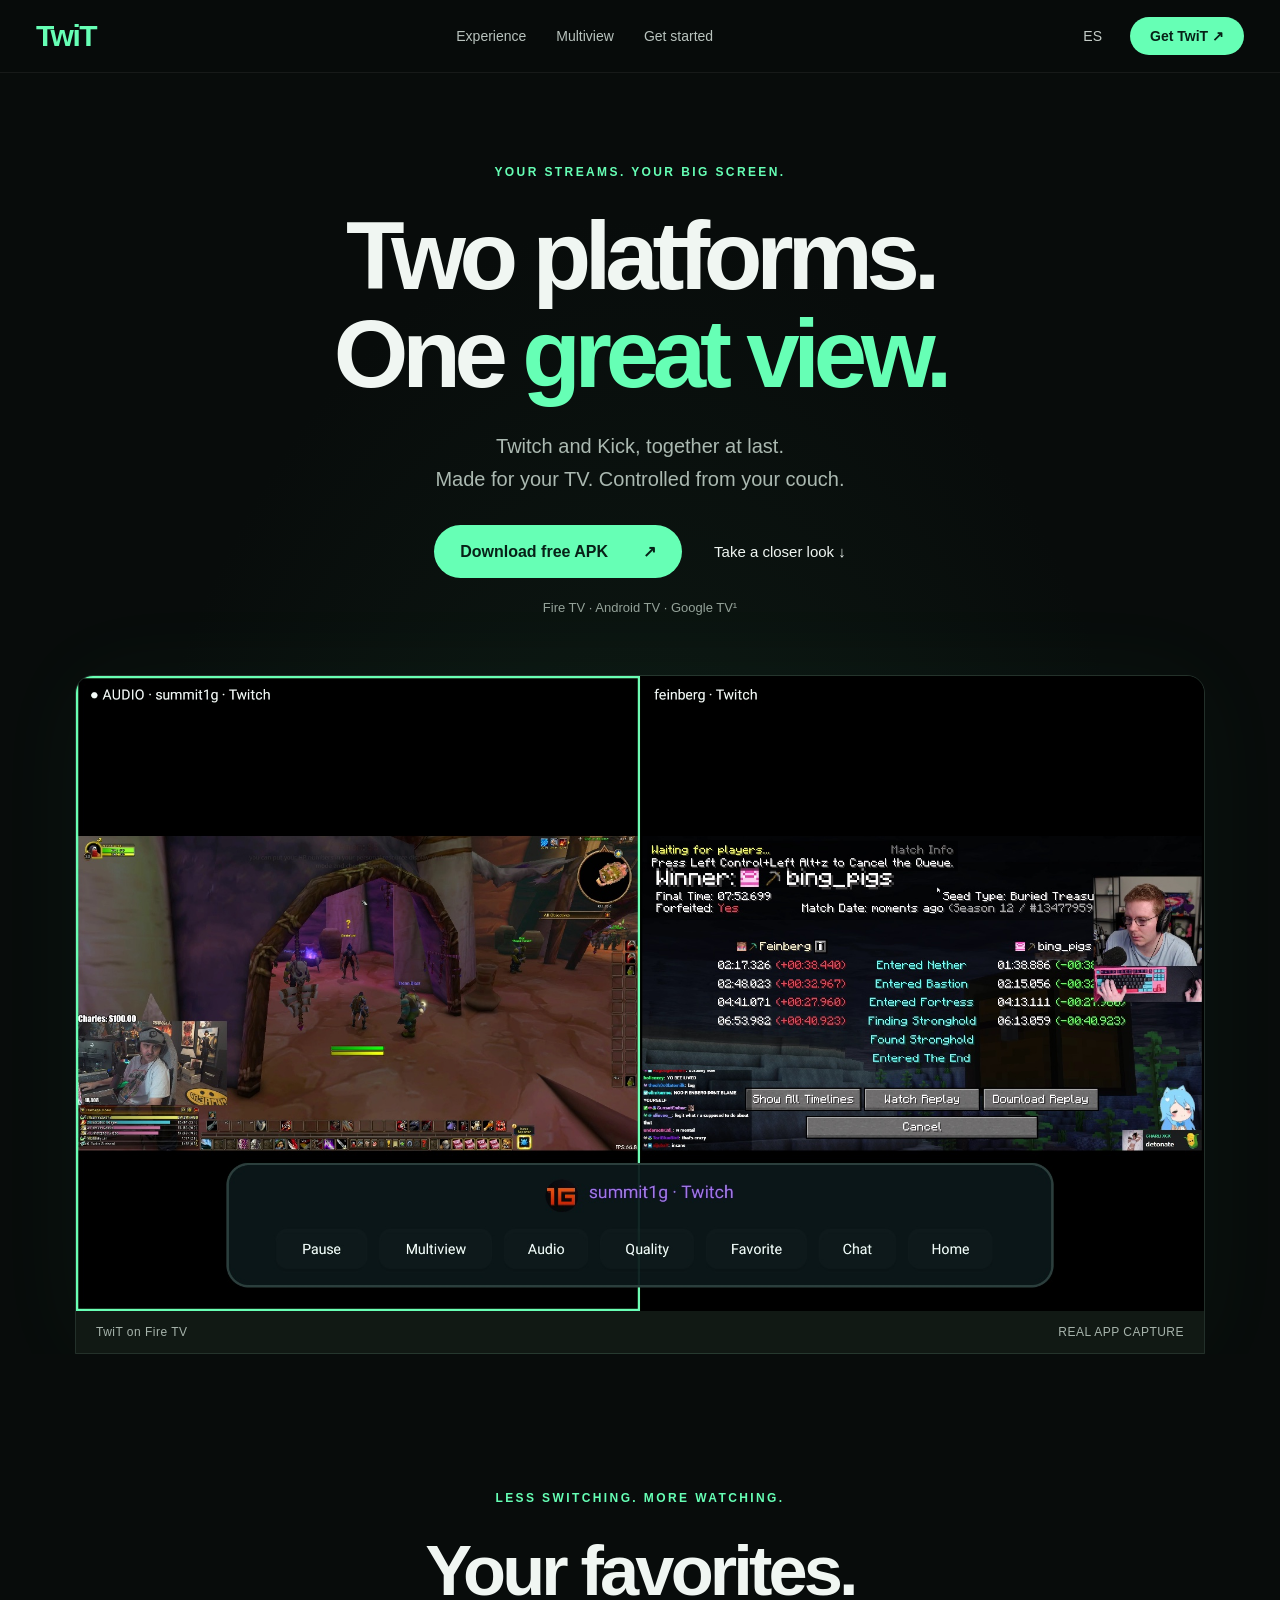
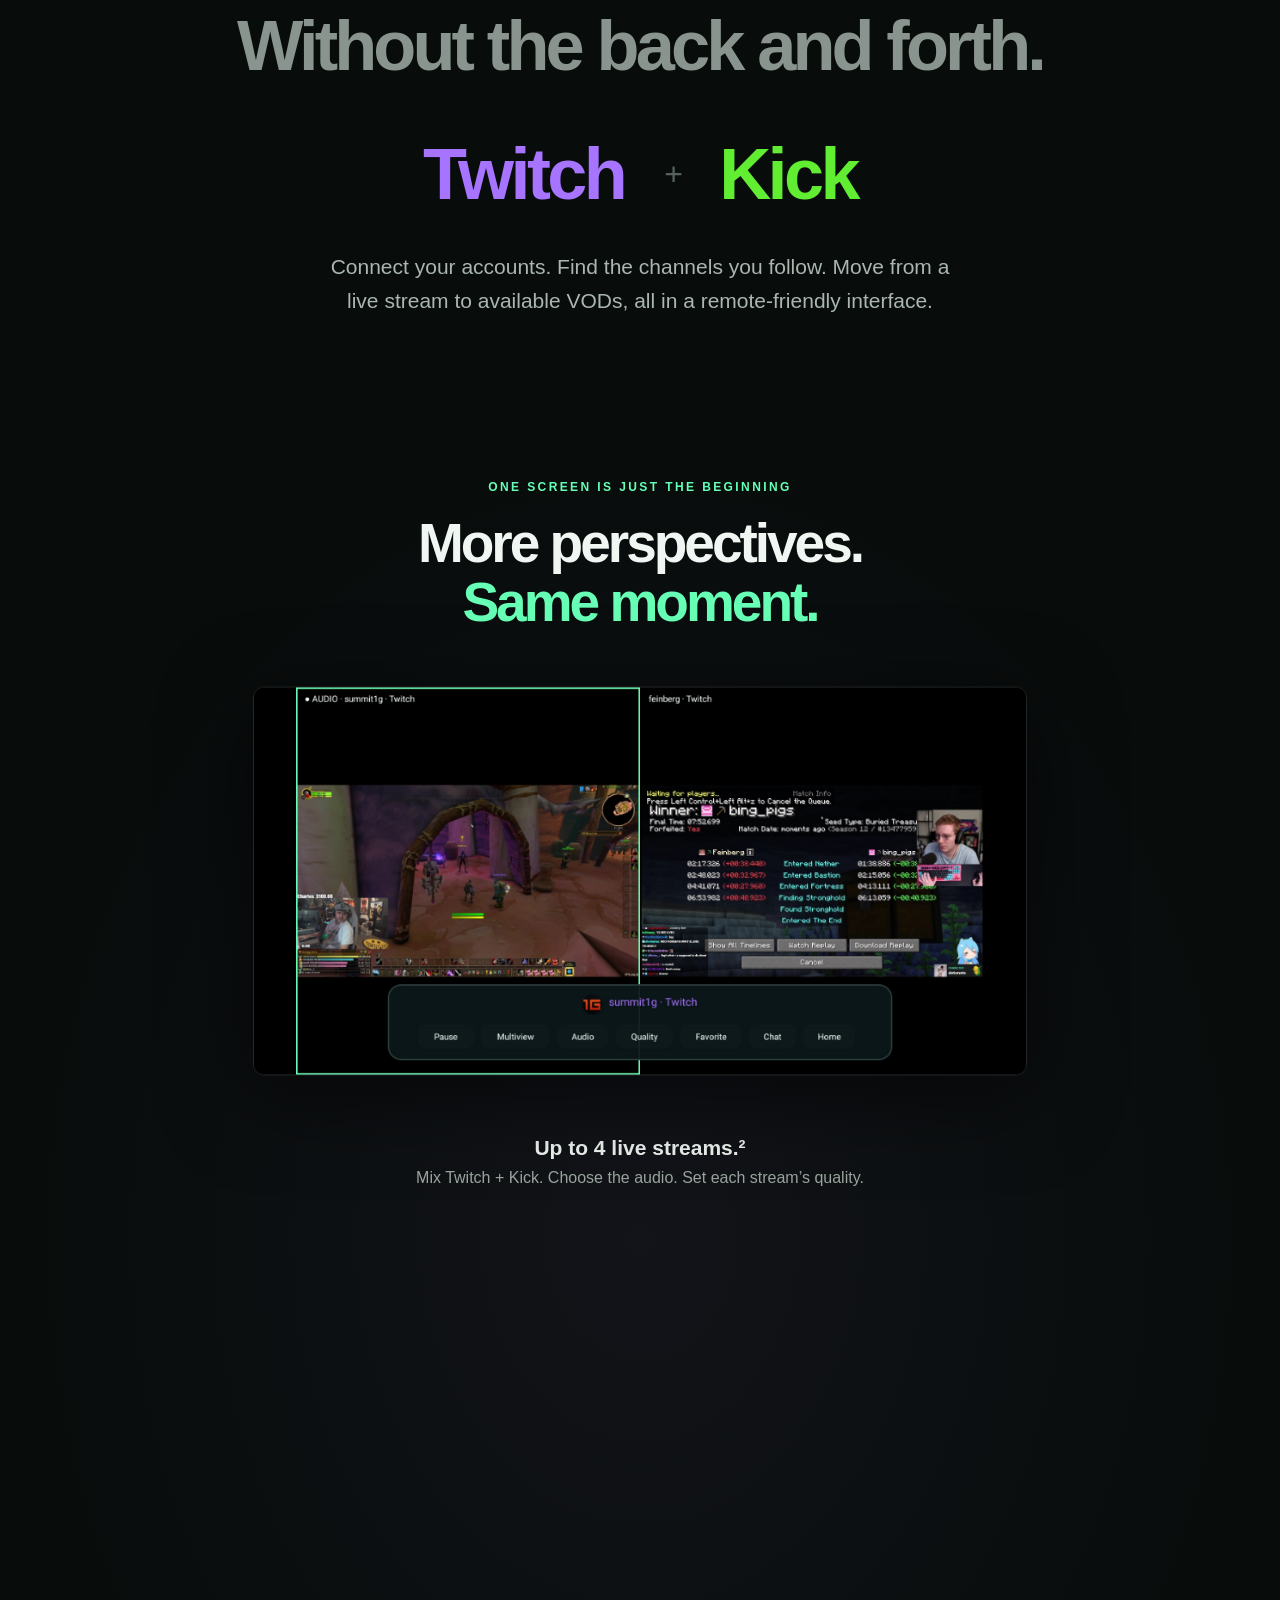
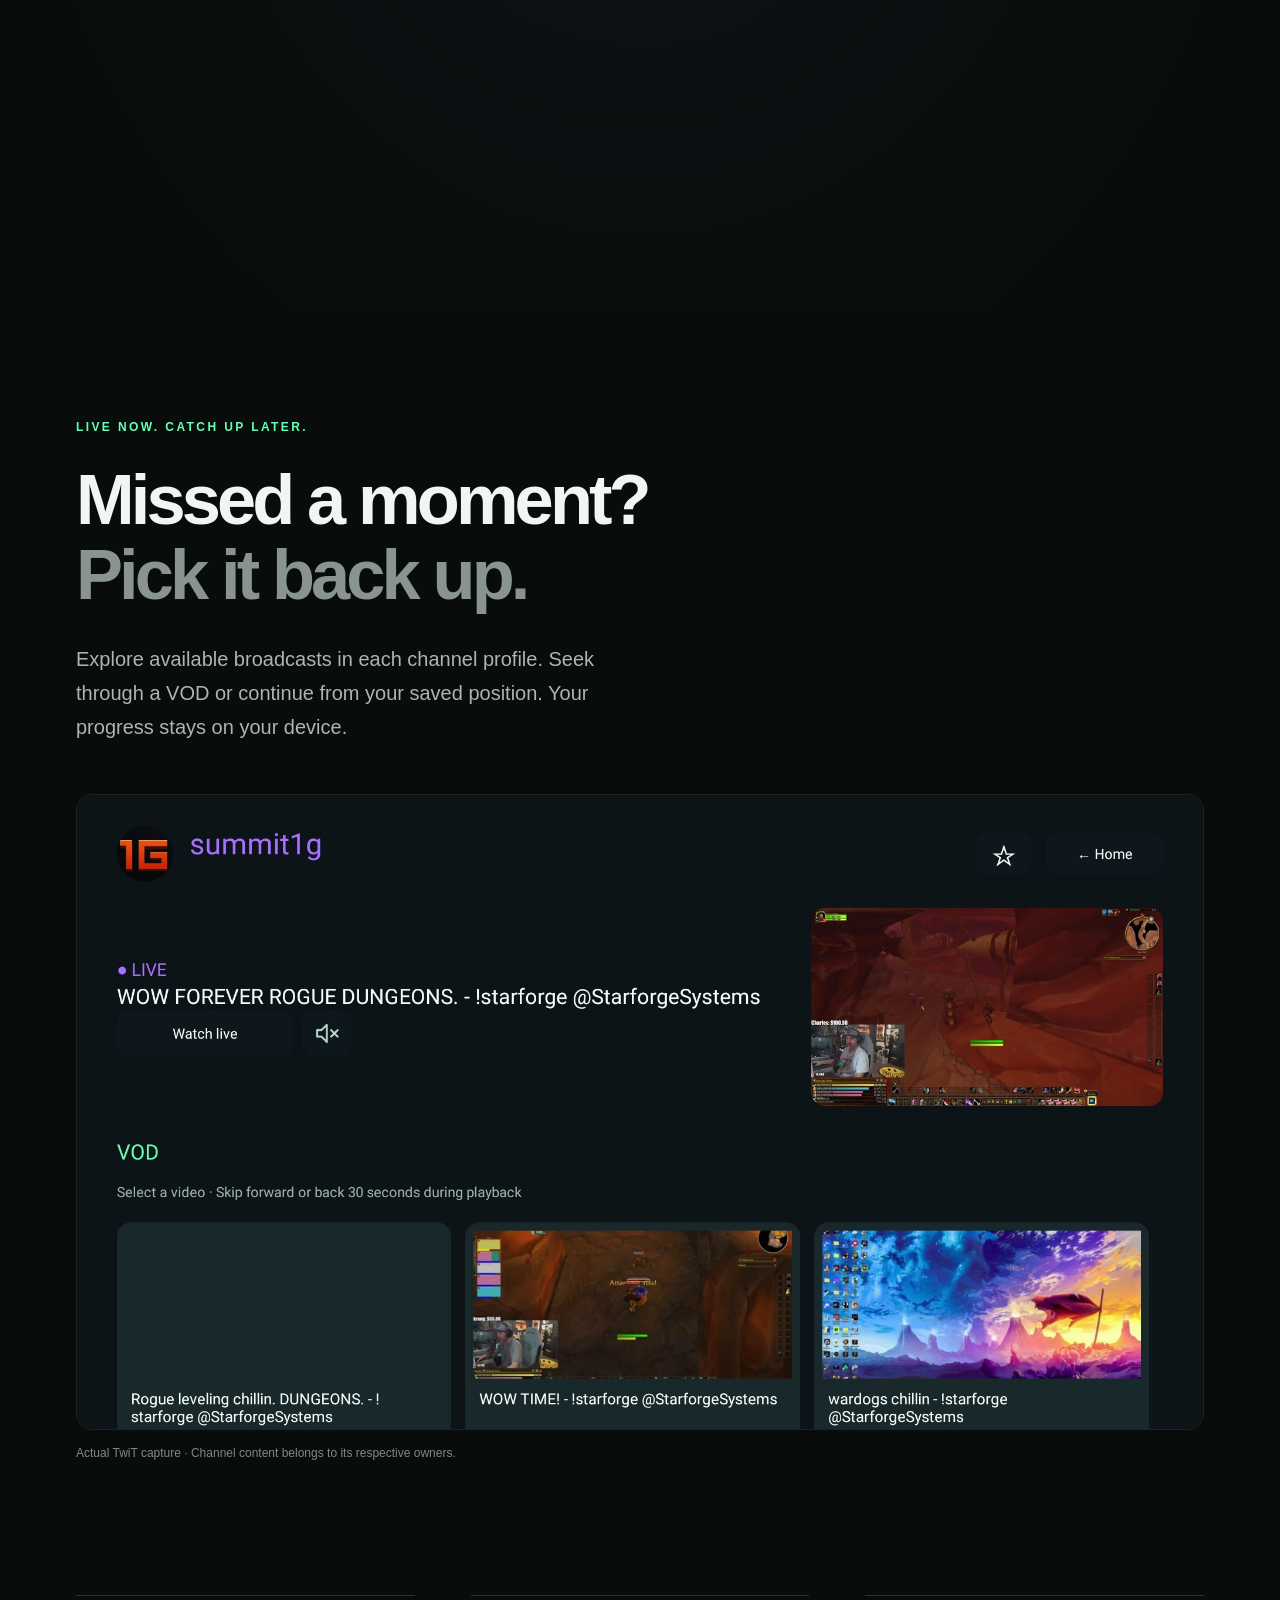
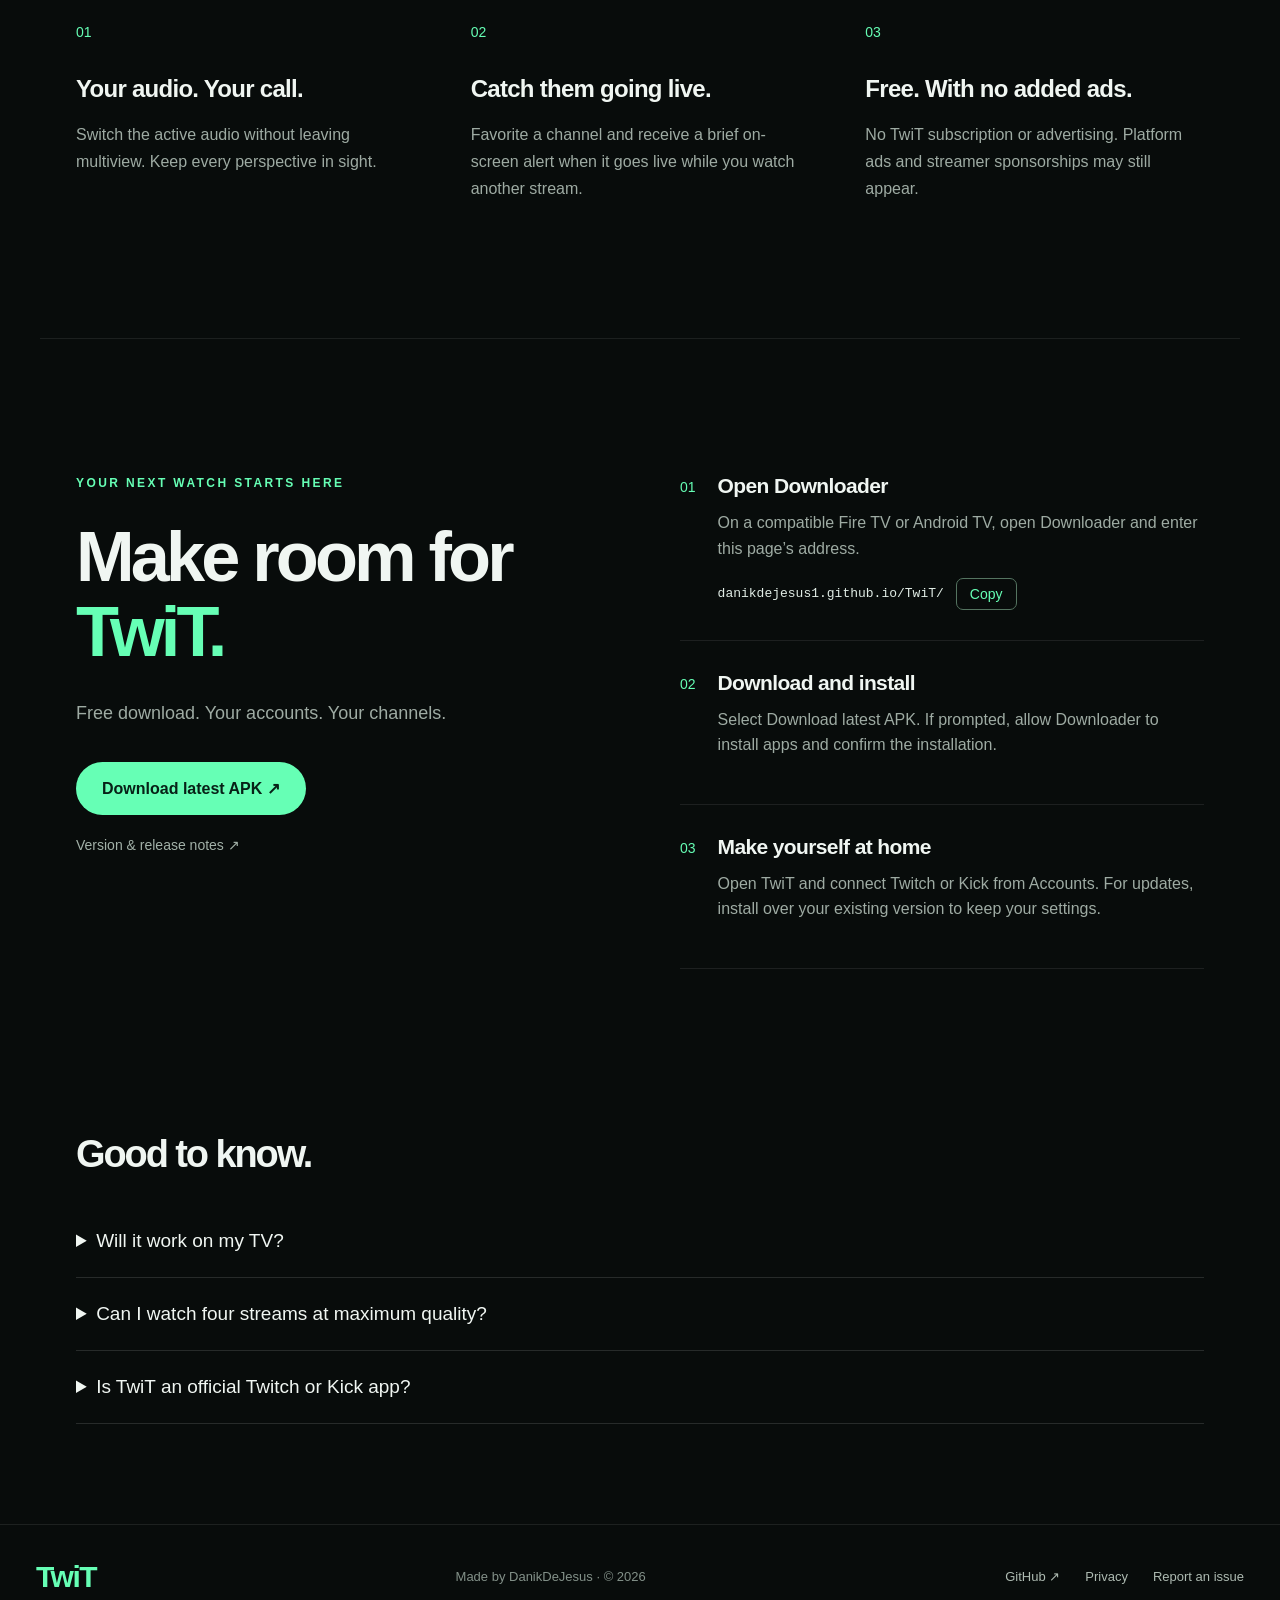
==== index.html @ 1f002ba2 "Publish bilingual TwiT website with real Fire TV screenshots" ====
<!doctype html>
<html lang="en"><head><meta charset="utf-8"><meta name="viewport" content="width=device-width, initial-scale=1"><meta name="theme-color" content="#080c0b"><title>TwiT — Twitch + Kick Multiview for Fire TV & Android TV</title><meta name="description" content="Twitch and Kick together on your TV. Download TwiT free for Fire TV and Android TV: up to 4 live streams, selectable audio, channel profiles and VODs."><link rel="canonical" href="https://danikdejesus1.github.io/TwiT/"><link rel="icon" href="favicon.svg" type="image/svg+xml"><link rel="stylesheet" href="site.css"><script defer src="site.js"></script><meta property="og:title" content="TwiT — Two platforms. One screen."><meta property="og:description" content="Twitch + Kick. Up to four live streams on Fire TV and Android TV. Free APK by DanikDeJesus."><meta property="og:type" content="website"><meta property="og:url" content="https://danikdejesus1.github.io/TwiT/"><script type="application/ld+json">{"@context":"https://schema.org","@type":"SoftwareApplication","name":"TwiT","operatingSystem":"Android 9+, Fire OS 7+","applicationCategory":"EntertainmentApplication","url":"https://danikdejesus1.github.io/TwiT/","downloadUrl":"https://github.com/danikdejesus1/TwiT/releases/latest/download/TwiT.apk","author":{"@type":"Person","name":"DanikDeJesus"},"offers":{"@type":"Offer","price":"0","priceCurrency":"USD"},"description":"Independent Twitch and Kick client for Fire TV and Android TV, with up to four live streams in multiview and available VODs."}</script></head>
<body><a class="skip" href="#main">Skip to content</a><header><nav class="nav"><a class="wordmark" href="#" aria-label="TwiT home">TwiT</a><div class="nav-links"><a href="#experience" data-en="Experience" data-es="Experiencia">Experience</a><a href="#multiview">Multiview</a><a href="#install" data-en="Get started" data-es="Instalación">Get started</a></div><div class="nav-actions"><button id="language" aria-label="Cambiar a español">ES</button><a class="button small" href="https://github.com/danikdejesus1/TwiT/releases/latest/download/TwiT.apk" data-en="Get TwiT ↗" data-es="Descargar ↗">Get TwiT ↗</a></div></nav></header>
<main id="main"><section class="hero"><p class="eyebrow" data-en="YOUR STREAMS. YOUR BIG SCREEN." data-es="TUS STREAMS. A LO GRANDE.">YOUR STREAMS. YOUR BIG SCREEN.</p><h1 data-en="Two platforms.<br>One <em>great view.</em>" data-es="Dos plataformas.<br>Una <em>gran pantalla.</em>">Two platforms.<br>One <em>great view.</em></h1><p class="lead" data-en="Twitch and Kick, together at last.<br>Made for your TV. Controlled from your couch." data-es="Twitch y Kick, por fin juntos.<br>Hecho para tu TV. Todo desde el mando.">Twitch and Kick, together at last.<br>Made for your TV. Controlled from your couch.</p><div class="hero-actions"><a class="button" href="https://github.com/danikdejesus1/TwiT/releases/latest/download/TwiT.apk" data-en="Download free APK <span>↗</span>" data-es="Descargar APK gratis <span>↗</span>">Download free APK <span>↗</span></a><a class="text-link" href="#experience" data-en="Take a closer look ↓" data-es="Míralo de cerca ↓">Take a closer look ↓</a></div><p class="micro" data-en="Fire TV · Android TV · Google TV¹" data-es="Fire TV · Android TV · Google TV¹">Fire TV · Android TV · Google TV¹</p><div class="hero-screen reveal"><img src="twit-multiview.jpg" width="1920" height="1080" fetchpriority="high" alt="TwiT playing summit1g and Feinberg together in multiview on Fire TV"><div class="screen-label"><span>TwiT on Fire TV</span><span data-en="REAL APP CAPTURE" data-es="CAPTURA REAL">REAL APP CAPTURE</span></div></div></section>
<section id="experience" class="intro section"><p class="eyebrow reveal" data-en="LESS SWITCHING. MORE WATCHING." data-es="MENOS CAMBIAR. MÁS DISFRUTAR.">LESS SWITCHING. MORE WATCHING.</p><h2 class="reveal" data-en="Your favorites.<br><span class='muted'>Without the back and forth.</span>" data-es="Tus favoritos.<br><span class='muted'>Sin saltar de una app a otra.</span>">Your favorites.<br><span class="muted">Without the back and forth.</span></h2><div class="platforms reveal"><span class="twitch">Twitch</span><span class="plus">+</span><span class="kick">Kick</span></div><p class="section-copy reveal" data-en="Connect your accounts. Find the channels you follow. Move from a live stream to available VODs, all in a remote-friendly interface." data-es="Conecta tus cuentas. Encuentra a quienes sigues. Pasa de un directo a sus VOD disponibles, en una interfaz pensada para el mando.">Connect your accounts. Find the channels you follow. Move from a live stream to available VODs, all in a remote-friendly interface.</p></section>
<section id="multiview" class="scroll-story"><div class="story-sticky"><div class="story-heading"><p class="eyebrow" data-en="ONE SCREEN IS JUST THE BEGINNING" data-es="UNA PANTALLA ES SOLO EL COMIENZO">ONE SCREEN IS JUST THE BEGINNING</p><h2 data-en="More perspectives.<br><em>Same moment.</em>" data-es="Más perspectivas.<br><em>El mismo momento.</em>">More perspectives.<br><em>Same moment.</em></h2></div><div class="multi-frame"><img src="twit-multiview.jpg" width="1920" height="1080" loading="lazy" alt="TwiT multiview with live channels and centered playback controls"></div><div class="story-caption"><strong data-en="Up to 4 live streams.²" data-es="Hasta 4 directos.²">Up to 4 live streams.²</strong><span data-en="Mix Twitch + Kick. Choose the audio. Set each stream’s quality." data-es="Combina Twitch + Kick. Elige el audio. Ajusta cada calidad.">Mix Twitch + Kick. Choose the audio. Set each stream’s quality.</span></div></div></section>
<section class="section details"><div class="detail-copy reveal"><p class="eyebrow" data-en="LIVE NOW. CATCH UP LATER." data-es="EN DIRECTO AHORA. A TU RITMO DESPUÉS.">LIVE NOW. CATCH UP LATER.</p><h2 data-en="Missed a moment?<br><span class='muted'>Pick it back up.</span>" data-es="¿Te perdiste algo?<br><span class='muted'>Retómalo después.</span>">Missed a moment?<br><span class="muted">Pick it back up.</span></h2><p data-en="Explore available broadcasts in each channel profile. Seek through a VOD or continue from your saved position. Your progress stays on your device." data-es="Explora las retransmisiones disponibles en cada perfil. Avanza por un VOD o continúa donde lo dejaste. Tu progreso se guarda en tu dispositivo.">Explore available broadcasts in each channel profile. Seek through a VOD or continue from your saved position. Your progress stays on your device.</p></div><figure class="detail-screen reveal"><img src="twit-profile.jpg" width="1920" height="1080" loading="lazy" alt="summit1g channel profile and available VODs in TwiT"><figcaption data-en="Actual TwiT capture · Channel content belongs to its respective owners." data-es="Captura real de TwiT · El contenido pertenece a sus respectivos titulares.">Actual TwiT capture · Channel content belongs to its respective owners.</figcaption></figure></section>
<section class="features section"><article class="reveal"><span class="feature-mark">01</span><h3 data-en="Your audio. Your call." data-es="Tú eliges qué escuchar.">Your audio. Your call.</h3><p data-en="Switch the active audio without leaving multiview. Keep every perspective in sight." data-es="Cambia el audio activo sin salir de la multivista. Mantén todas las perspectivas en pantalla.">Switch the active audio without leaving multiview. Keep every perspective in sight.</p></article><article class="reveal"><span class="feature-mark">02</span><h3 data-en="Catch them going live." data-es="Entérate cuando conecten.">Catch them going live.</h3><p data-en="Favorite a channel and receive a brief on-screen alert when it goes live while you watch another stream." data-es="Marca un canal como favorito y recibe un breve aviso cuando conecte mientras ves otro directo.">Favorite a channel and receive a brief on-screen alert when it goes live while you watch another stream.</p></article><article class="reveal"><span class="feature-mark">03</span><h3 data-en="Free. With no added ads." data-es="Gratis. Sin anuncios propios.">Free. With no added ads.</h3><p data-en="No TwiT subscription or advertising. Platform ads and streamer sponsorships may still appear." data-es="Sin suscripción ni publicidad añadida por TwiT. Pueden aparecer anuncios de las plataformas y patrocinios del streamer.">No TwiT subscription or advertising. Platform ads and streamer sponsorships may still appear.</p></article></section>
<section id="install" class="section download"><div class="reveal"><p class="eyebrow" data-en="YOUR NEXT WATCH STARTS HERE" data-es="TU PRÓXIMO DIRECTO EMPIEZA AQUÍ">YOUR NEXT WATCH STARTS HERE</p><h2 data-en="Make room for <em>TwiT.</em>" data-es="Hazle sitio a <em>TwiT.</em>">Make room for <em>TwiT.</em></h2><p data-en="Free download. Your accounts. Your channels." data-es="Descarga gratis. Tus cuentas. Tus canales.">Free download. Your accounts. Your channels.</p><a class="button" href="https://github.com/danikdejesus1/TwiT/releases/latest/download/TwiT.apk" data-en="Download latest APK ↗" data-es="Descargar último APK ↗">Download latest APK ↗</a><a class="release" href="https://github.com/danikdejesus1/TwiT/releases/latest" data-en="Version & release notes ↗" data-es="Versión y notas del parche ↗">Version & release notes ↗</a></div><ol class="steps reveal"><li><span>01</span><div><h3 data-en="Open Downloader" data-es="Abre Downloader">Open Downloader</h3><p data-en="On a compatible Fire TV or Android TV, open Downloader and enter this page’s address." data-es="En un Fire TV o Android TV compatible, abre Downloader e introduce la dirección de esta página.">On a compatible Fire TV or Android TV, open Downloader and enter this page’s address.</p><div class="copy-row"><code>danikdejesus1.github.io/TwiT/</code><button id="copy" data-en="Copy" data-es="Copiar">Copy</button></div><span id="copy-status" role="status"></span></div></li><li><span>02</span><div><h3 data-en="Download and install" data-es="Descarga e instala">Download and install</h3><p data-en="Select Download latest APK. If prompted, allow Downloader to install apps and confirm the installation." data-es="Selecciona Descargar último APK. Si se solicita, permite instalar apps desde Downloader y confirma la instalación.">Select Download latest APK. If prompted, allow Downloader to install apps and confirm the installation.</p></div></li><li><span>03</span><div><h3 data-en="Make yourself at home" data-es="Ponte cómodo">Make yourself at home</h3><p data-en="Open TwiT and connect Twitch or Kick from Accounts. For updates, install over your existing version to keep your settings." data-es="Abre TwiT y conecta Twitch o Kick desde Cuentas. Para actualizar, instala sobre la versión existente y conserva tus ajustes.">Open TwiT and connect Twitch or Kick from Accounts. For updates, install over your existing version to keep your settings.</p></div></li></ol></section>
<section class="section faq"><h2 data-en="Good to know." data-es="Antes de empezar.">Good to know.</h2><details><summary data-en="Will it work on my TV?" data-es="¿Funciona en mi televisor?">Will it work on my TV?</summary><p data-en="¹ Requires Android 9 (API 28) or later. Tested on Fire TV HD with Fire OS 7. Android TV and Google TV compatibility varies by model. Samsung Tizen and LG webOS cannot install this APK natively; use a compatible HDMI streaming device." data-es="¹ Requiere Android 9 (API 28) o posterior. Probada en Fire TV HD con Fire OS 7. La compatibilidad con Android TV y Google TV varía por modelo. Samsung Tizen y LG webOS no instalan este APK de forma nativa; utiliza un dispositivo HDMI compatible.">¹ Requires Android 9 (API 28) or later. Tested on Fire TV HD with Fire OS 7. Android TV and Google TV compatibility varies by model. Samsung Tizen and LG webOS cannot install this APK natively; use a compatible HDMI streaming device.</p></details><details><summary data-en="Can I watch four streams at maximum quality?" data-es="¿Puedo ver cuatro directos a máxima calidad?">Can I watch four streams at maximum quality?</summary><p data-en="² Performance depends on your device and connection. Four high-quality streams can exceed a Fire TV HD’s capacity. Reduce the quality or number of streams if playback stutters. Current multiview is for live streams, not synchronized VODs." data-es="² El rendimiento depende del dispositivo y la conexión. Cuatro directos a alta calidad pueden superar la capacidad de un Fire TV HD. Reduce la calidad o el número de streams si hay cortes. La multivista actual es para directos, no para VOD sincronizados.">² Performance depends on your device and connection. Four high-quality streams can exceed a Fire TV HD’s capacity. Reduce the quality or number of streams if playback stutters. Current multiview is for live streams, not synchronized VODs.</p></details><details><summary data-en="Is TwiT an official Twitch or Kick app?" data-es="¿TwiT es una app oficial de Twitch o Kick?">Is TwiT an official Twitch or Kick app?</summary><p data-en="No. TwiT is an independent, experimental client by DanikDeJesus, not affiliated with Twitch, Kick or Amazon. Availability depends on the platforms. Creators shown in screenshots do not endorse TwiT." data-es="No. TwiT es un cliente independiente y experimental de DanikDeJesus, sin afiliación con Twitch, Kick ni Amazon. Su funcionamiento depende de las plataformas. Los creadores mostrados en las capturas no patrocinan TwiT.">No. TwiT is an independent, experimental client by DanikDeJesus, not affiliated with Twitch, Kick or Amazon. Availability depends on the platforms. Creators shown in screenshots do not endorse TwiT.</p></details></section></main><footer><a class="wordmark" href="#">TwiT</a><p>Made by DanikDeJesus · © 2026</p><div><a href="https://github.com/danikdejesus1/TwiT">GitHub ↗</a><a href="https://github.com/danikdejesus1/TwiT/blob/main/PRIVACY.md" data-en="Privacy" data-es="Privacidad">Privacy</a><a href="https://github.com/danikdejesus1/TwiT/issues" data-en="Report an issue" data-es="Reportar un error">Report an issue</a></div></footer></body></html>
---- site.css ----
:root{color-scheme:dark;--bg:#080c0b;--fg:#f0f6f2;--muted:#89948f;--mint:#66ffb5;--purple:#a774ff}*{box-sizing:border-box}html{scroll-behavior:smooth;scroll-padding-top:90px}body{margin:0;background:var(--bg);color:var(--fg);font-family:-apple-system,BlinkMacSystemFont,"Segoe UI",Arial,sans-serif;-webkit-font-smoothing:antialiased}a{color:inherit;text-decoration:none}button{font:inherit;cursor:pointer}a:focus-visible,button:focus-visible,summary:focus-visible{outline:2px solid var(--mint);outline-offset:6px}img{display:block;width:100%;height:auto}header{position:sticky;top:0;z-index:20;border-bottom:1px solid #ffffff10;background:#080c0bd9;backdrop-filter:blur(20px)}.nav{max-width:1320px;margin:auto;padding:17px 36px;display:flex;align-items:center;justify-content:space-between;gap:24px}.wordmark{font-size:30px;font-weight:850;letter-spacing:-1.5px;color:var(--mint)}.nav-links,.nav-actions{display:flex;align-items:center;gap:30px}.nav-links{font-size:14px;color:#b9c3be}.nav-actions{gap:18px}.nav-links a:hover,.text-link:hover{color:var(--mint)}#language{background:none;border:0;color:#c6cec9;padding:10px;font-size:14px}.button{display:inline-flex;align-items:center;justify-content:center;gap:35px;background:var(--mint);color:#072117;padding:17px 26px;border-radius:100px;font-size:16px;font-weight:650;transition:transform .25s,background .25s}.button:hover{background:#a2ffd1;transform:translateY(-2px)}.button.small{padding:11px 20px;font-size:14px}.hero{text-align:center;overflow:hidden;padding:90px 30px 0;background:radial-gradient(ellipse at 50% 91%,#19382770,transparent 62%)}.eyebrow{font-size:12px;font-weight:700;letter-spacing:.2em;color:var(--mint);line-height:1.6;margin:0 0 25px}h1,h2,h3,p{margin-top:0}h1{font-size:clamp(55px,7.5vw,112px);line-height:1.02;letter-spacing:-.065em;font-weight:650;margin-bottom:27px}em{font-style:normal;color:var(--mint)}h2{font-size:clamp(38px,5.5vw,78px);letter-spacing:-.055em;font-weight:600;line-height:1.07;margin-bottom:30px}.muted{color:var(--muted)}.lead{font-size:20px;line-height:1.65;color:#abb9b1}.hero-actions{display:flex;justify-content:center;align-items:center;gap:32px;margin-top:29px}.text-link{font-size:15px}.micro{font-size:13px;color:#94a299;margin:22px 0 60px}.hero-screen{position:relative;max-width:1130px;margin:0 auto;border:1px solid #47615370;border-radius:18px 18px 0 0;box-shadow:0 0 100px #66ffb50a;overflow:hidden;transform-origin:center bottom}.screen-label{display:flex;justify-content:space-between;padding:14px 20px;background:#111914;font-size:12px;color:#a7b4ac;letter-spacing:.04em}.section{max-width:1200px;margin:auto;padding:135px 36px}.intro{text-align:center;padding-bottom:105px}.platforms{display:flex;justify-content:center;align-items:center;gap:40px;margin:50px 0 35px;font-size:clamp(38px,6vw,72px);font-weight:800;letter-spacing:-.05em}.twitch{color:var(--purple)}.kick{color:#60ed32}.plus{font-size:32px;font-weight:300;color:#55615a}.section-copy{max-width:640px;margin:auto;color:#aab6af;font-size:21px;line-height:1.6}.scroll-story{height:165vh;min-height:1000px;background:radial-gradient(ellipse at 50% 55%,#26233555,transparent 70%);position:relative}.story-sticky{position:sticky;top:76px;min-height:calc(100vh - 76px);display:flex;flex-direction:column;align-items:center;justify-content:center;padding:35px 24px;overflow:hidden}.story-heading{text-align:center}.story-heading h2{font-size:clamp(36px,4.3vw,64px);margin-bottom:24px}.story-heading .eyebrow{margin-bottom:16px}.multi-frame{width:min(900px,90vw);border:1px solid #ffffff21;border-radius:13px;overflow:hidden;box-shadow:0 25px 100px #0009;transform:scale(var(--multi-scale,.86));will-change:transform}.multi-frame img{max-height:50vh;object-fit:contain;background:#000}.story-caption{text-align:center;margin-top:24px;line-height:1.6}.story-caption strong{display:block;font-size:21px}.story-caption span{color:#9aa69e;font-size:16px}.details{padding-top:110px}.detail-copy{max-width:820px}.detail-copy p:last-child{max-width:570px;font-size:20px;line-height:1.7;color:#aab6af}.detail-screen{margin:50px 0 0}.detail-screen img{border:1px solid #ffffff18;border-radius:16px}.detail-screen figcaption{color:#7e8b83;font-size:12px;margin-top:16px}.features{display:grid;grid-template-columns:repeat(3,1fr);gap:56px;padding-top:0;padding-bottom:120px}.features article{border-top:1px solid #ffffff25;padding-top:28px}.feature-mark{font-size:14px;color:var(--mint);display:block;margin-bottom:35px}h3{font-size:24px;letter-spacing:-.03em;font-weight:600;margin-bottom:18px}.features p{font-size:16px;color:#9eaba3;line-height:1.7}.download{border-top:1px solid #ffffff15;display:grid;grid-template-columns:1fr 1fr;gap:80px}.download h2{max-width:470px}.download>div>p:not(.eyebrow){color:#9eaba3;font-size:18px;line-height:1.6}.download .button{margin-top:16px}.release{display:block;margin-top:22px;font-size:14px;color:#a2b1a8}.steps{list-style:none;padding:0;margin:0}.steps li{display:flex;gap:22px;padding:0 0 30px;margin-bottom:30px;border-bottom:1px solid #ffffff16}.steps li>span{font-size:14px;color:var(--mint);padding-top:5px}.steps h3{font-size:21px;margin-bottom:12px}.steps p{font-size:16px;line-height:1.6;color:#9eaba3}.copy-row{display:flex;gap:12px;align-items:center;flex-wrap:wrap}.copy-row code{font-size:13px;color:#e1ede6;overflow-wrap:anywhere}.copy-row button{border:1px solid #547460;border-radius:7px;padding:7px 13px;color:var(--mint);background:transparent;font-size:14px}#copy-status{font-size:13px;color:var(--mint)}.faq{padding-top:0;padding-bottom:100px}.faq h2{font-size:38px}.faq details{border-bottom:1px solid #ffffff20;padding:25px 0}.faq summary{font-size:19px;cursor:pointer}.faq details p{color:#a2b0a7;line-height:1.7;font-size:16px;margin:22px 0 0;max-width:900px}footer{border-top:1px solid #ffffff16;max-width:1320px;margin:auto;padding:35px 36px 45px;display:flex;align-items:center;justify-content:space-between;gap:24px}footer p{margin:0;color:#839189;font-size:13px}footer>div{display:flex;gap:25px;font-size:13px;color:#aebbb2}.skip{position:fixed;top:-100px;left:20px;padding:15px;background:var(--mint);color:#000;z-index:100}.skip:focus{top:10px}.animate .reveal{opacity:0;transform:translateY(38px);transition:opacity .9s ease,transform .9s cubic-bezier(.2,.65,.25,1)}.animate .reveal.visible{opacity:1;transform:translateY(0)}
@media(min-width:1500px){.hero{padding-top:110px}}@media(max-width:760px){.nav{padding:14px 20px}.nav-links{display:none}.nav-actions{gap:6px}.hero{padding:70px 20px 0}.hero h1{font-size:clamp(48px,10vw,75px)}.lead{font-size:17px}.hero-actions{gap:18px;flex-direction:column}.micro{margin-bottom:40px}.section{padding:85px 24px}.intro{padding-bottom:55px}.section-copy{font-size:18px}.hero-screen{border-radius:10px 10px 0 0}.screen-label{font-size:10px;padding:10px}.scroll-story{height:120vh;min-height:760px}.story-sticky{top:70px;min-height:calc(100svh - 70px)}.story-heading .eyebrow{font-size:10px}.story-caption{max-width:340px}.story-caption span{font-size:14px}.multi-frame{width:calc(100vw - 24px);transform:scale(1)}.details{padding-top:70px}.detail-copy p:last-child{font-size:17px}.detail-screen{margin-top:30px}.features{display:block;padding-top:0;padding-bottom:45px}.features article{padding:25px 0 15px}.feature-mark{margin-bottom:20px}.download{display:block}.steps{margin-top:65px}.faq{padding-top:0}footer{align-items:flex-start;flex-direction:column;padding:30px 24px}footer>div{flex-wrap:wrap}.platforms{gap:25px}.button{padding:16px 24px}.animate .reveal{transform:translateY(22px)}}@media(prefers-reduced-motion:reduce){html{scroll-behavior:auto}.animate .reveal{opacity:1;transform:none;transition:none}.multi-frame{transform:none;will-change:auto}.scroll-story{height:auto;min-height:0}.story-sticky{position:relative;top:0;min-height:0;padding:70px 24px}.button{transition:none}}
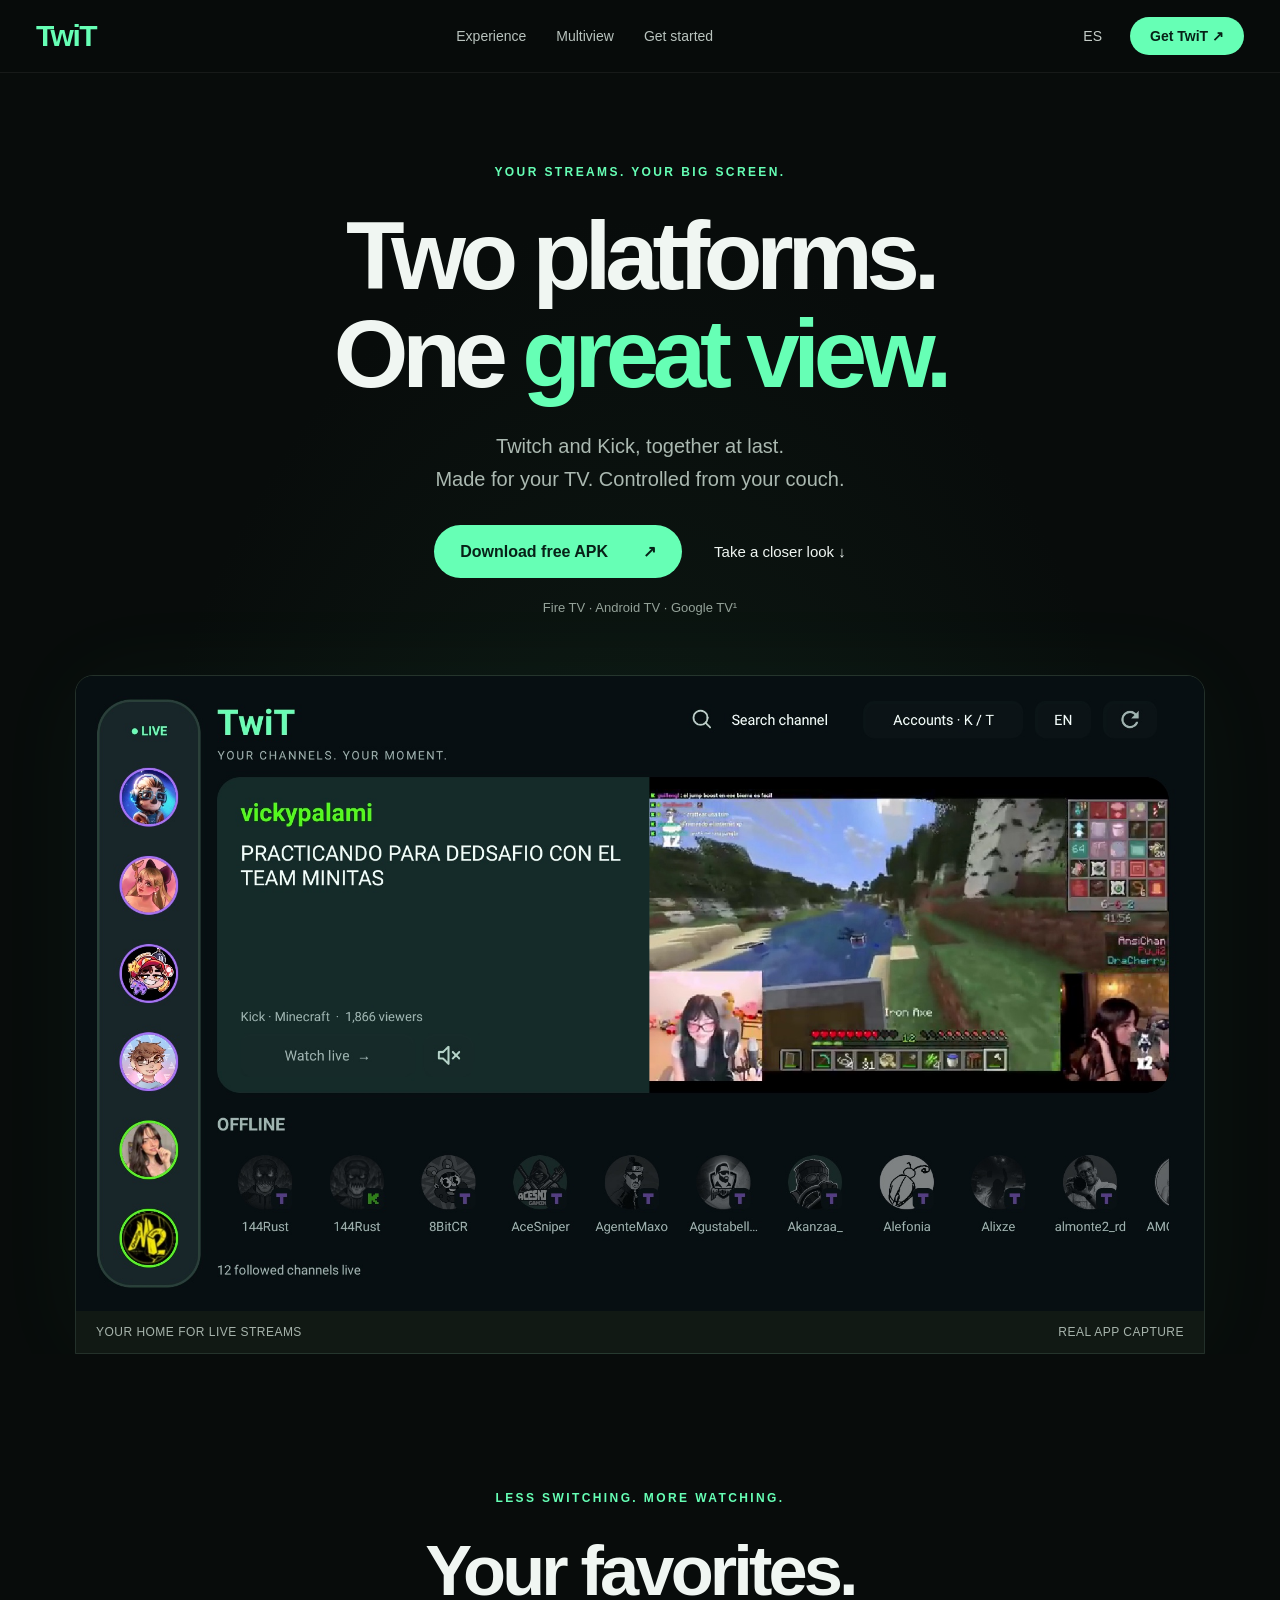
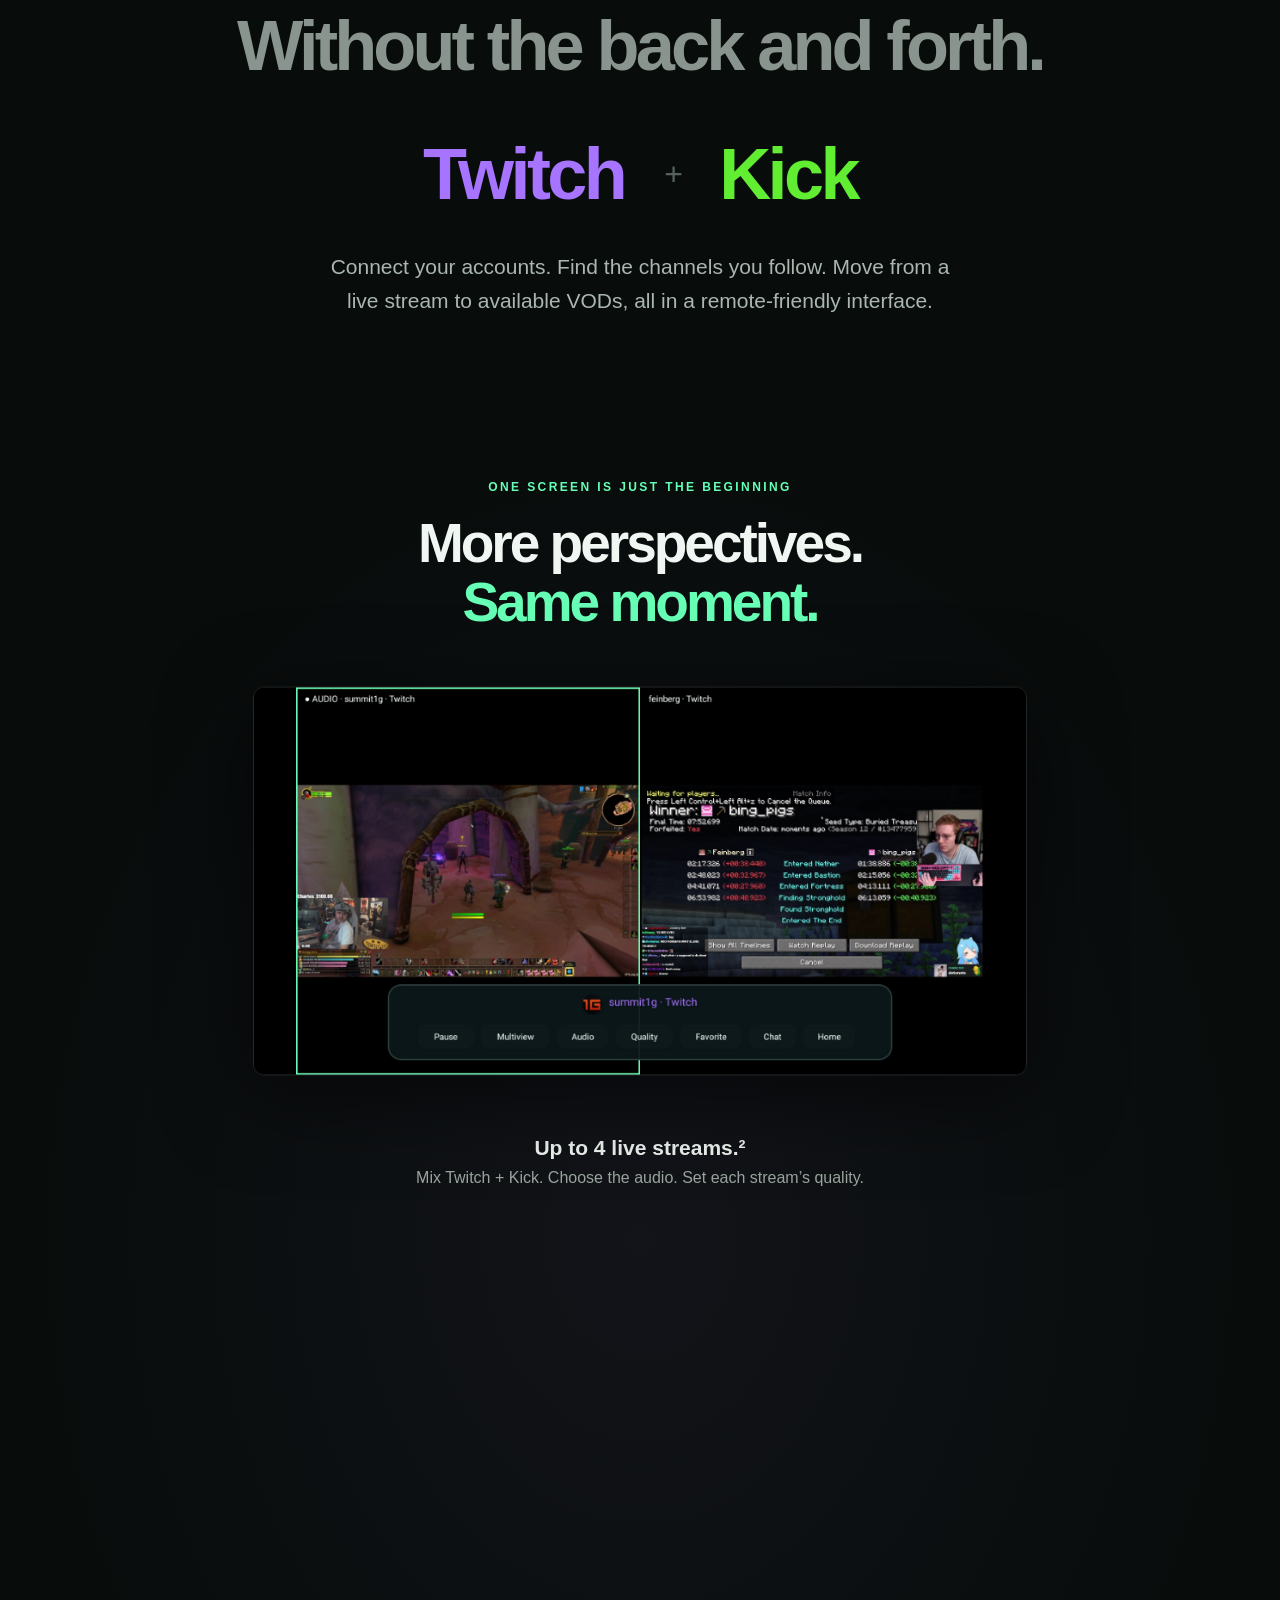
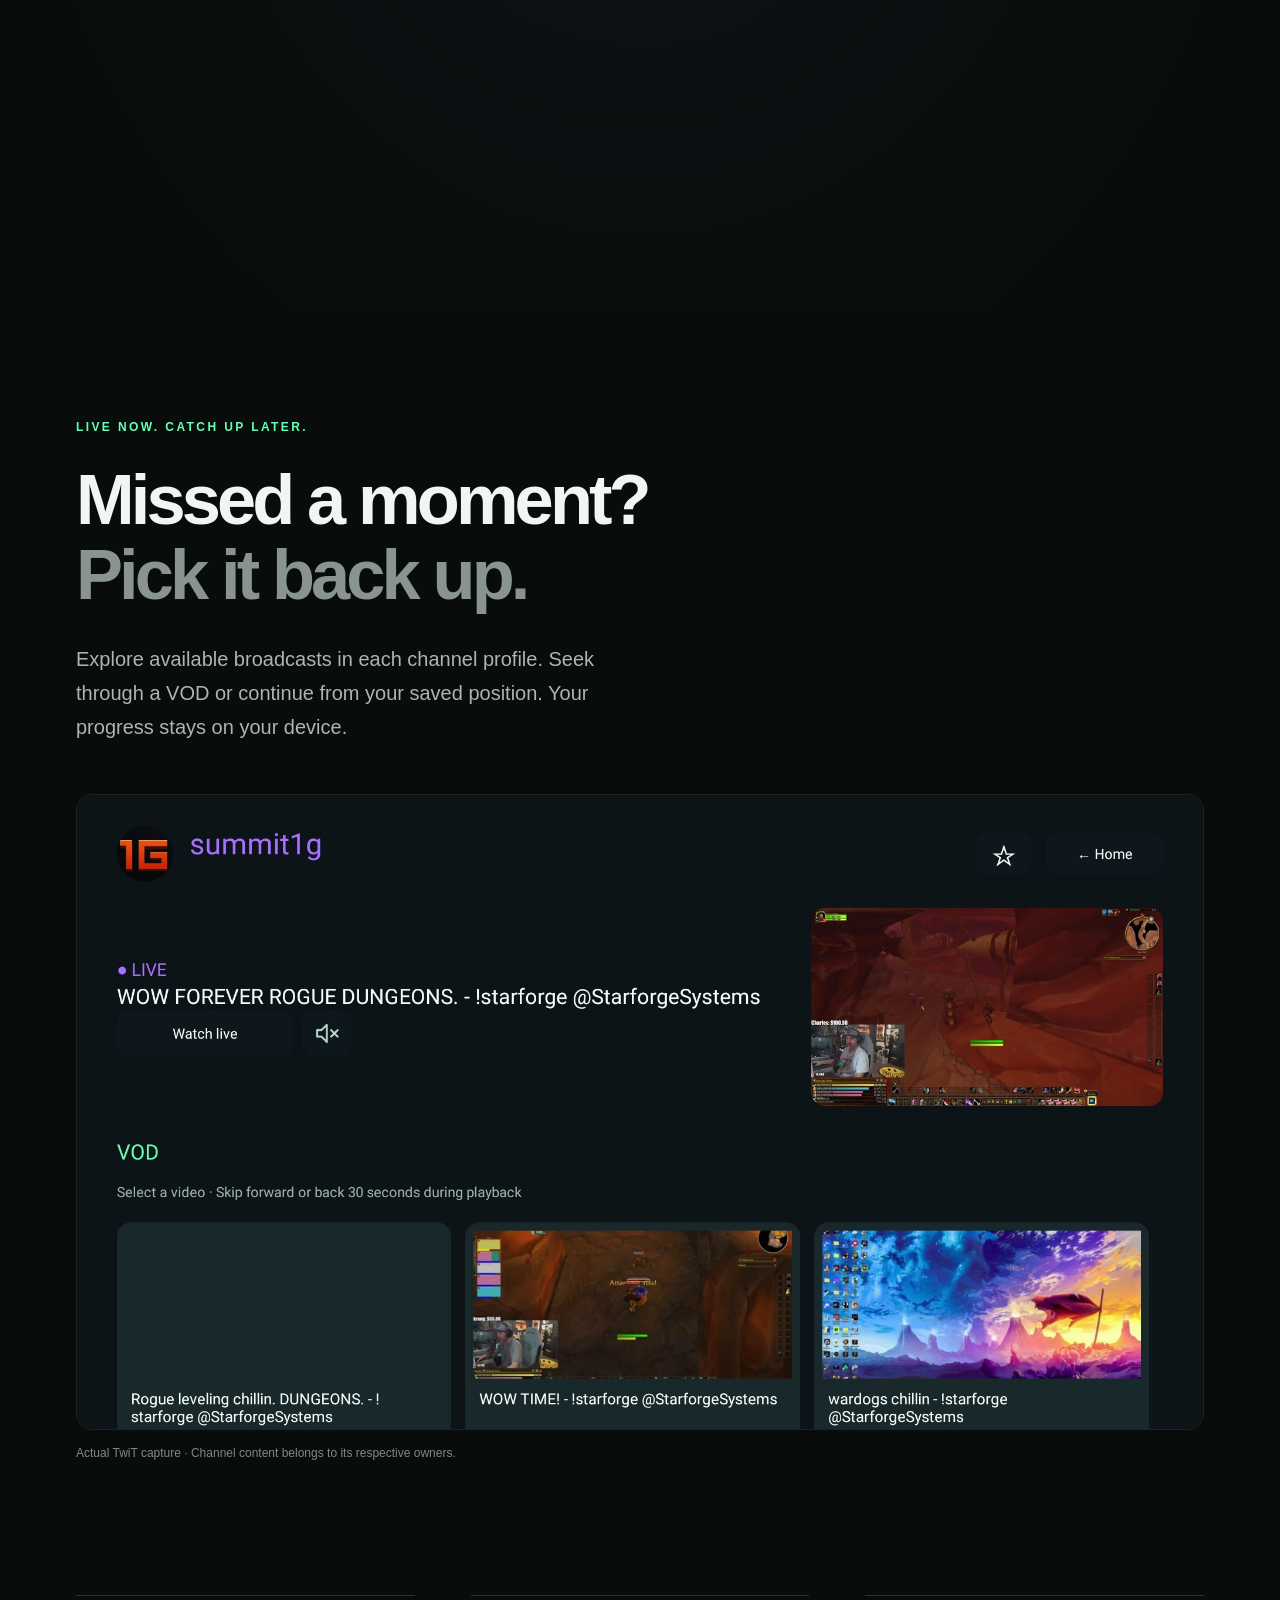
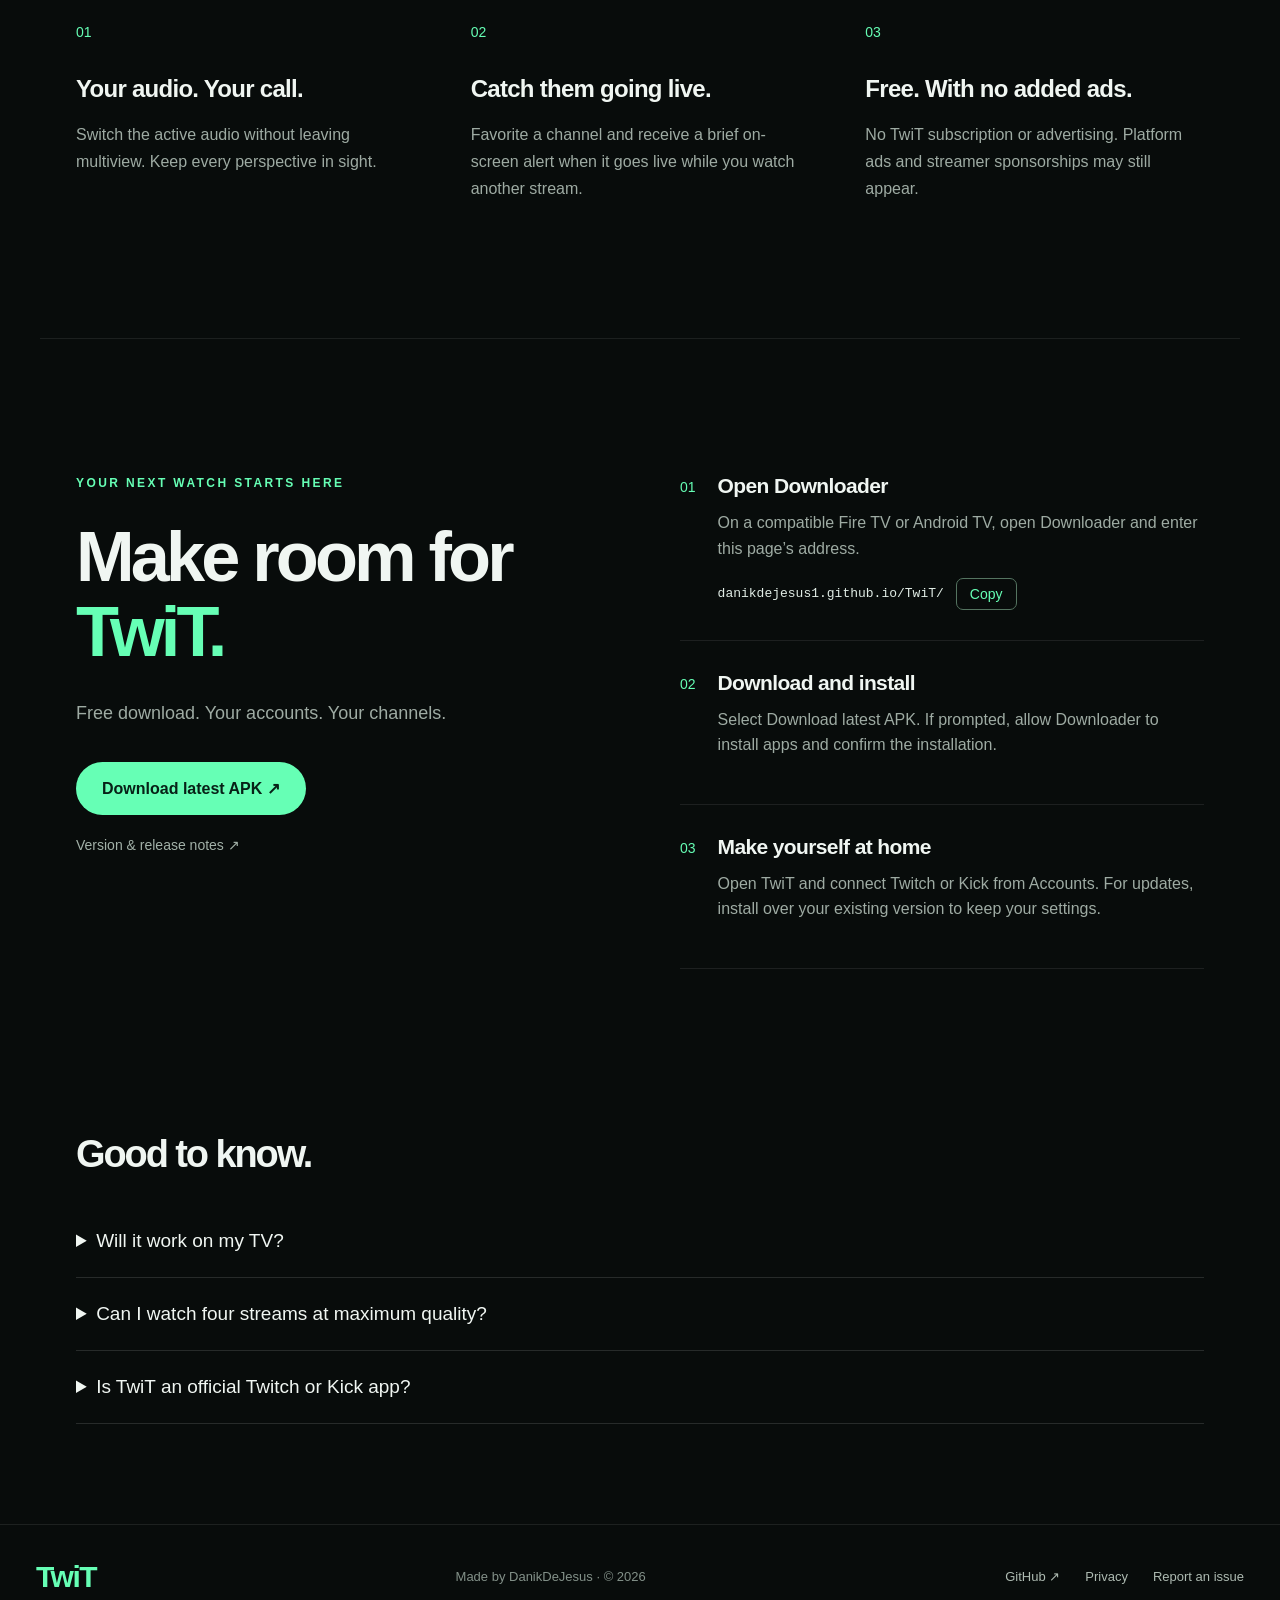
==== commit 1b031493: "Feature TwiT Home as the main website screenshot" ====
--- a/index.html
+++ b/index.html
@@ -1,7 +1,7 @@
 <!doctype html>
 <html lang="en"><head><meta charset="utf-8"><meta name="viewport" content="width=device-width, initial-scale=1"><meta name="theme-color" content="#080c0b"><title>TwiT — Twitch + Kick Multiview for Fire TV & Android TV</title><meta name="description" content="Twitch and Kick together on your TV. Download TwiT free for Fire TV and Android TV: up to 4 live streams, selectable audio, channel profiles and VODs."><link rel="canonical" href="https://danikdejesus1.github.io/TwiT/"><link rel="icon" href="favicon.svg" type="image/svg+xml"><link rel="stylesheet" href="site.css"><script defer src="site.js"></script><meta property="og:title" content="TwiT — Two platforms. One screen."><meta property="og:description" content="Twitch + Kick. Up to four live streams on Fire TV and Android TV. Free APK by DanikDeJesus."><meta property="og:type" content="website"><meta property="og:url" content="https://danikdejesus1.github.io/TwiT/"><script type="application/ld+json">{"@context":"https://schema.org","@type":"SoftwareApplication","name":"TwiT","operatingSystem":"Android 9+, Fire OS 7+","applicationCategory":"EntertainmentApplication","url":"https://danikdejesus1.github.io/TwiT/","downloadUrl":"https://github.com/danikdejesus1/TwiT/releases/latest/download/TwiT.apk","author":{"@type":"Person","name":"DanikDeJesus"},"offers":{"@type":"Offer","price":"0","priceCurrency":"USD"},"description":"Independent Twitch and Kick client for Fire TV and Android TV, with up to four live streams in multiview and available VODs."}</script></head>
 <body><a class="skip" href="#main">Skip to content</a><header><nav class="nav"><a class="wordmark" href="#" aria-label="TwiT home">TwiT</a><div class="nav-links"><a href="#experience" data-en="Experience" data-es="Experiencia">Experience</a><a href="#multiview">Multiview</a><a href="#install" data-en="Get started" data-es="Instalación">Get started</a></div><div class="nav-actions"><button id="language" aria-label="Cambiar a español">ES</button><a class="button small" href="https://github.com/danikdejesus1/TwiT/releases/latest/download/TwiT.apk" data-en="Get TwiT ↗" data-es="Descargar ↗">Get TwiT ↗</a></div></nav></header>
-<main id="main"><section class="hero"><p class="eyebrow" data-en="YOUR STREAMS. YOUR BIG SCREEN." data-es="TUS STREAMS. A LO GRANDE.">YOUR STREAMS. YOUR BIG SCREEN.</p><h1 data-en="Two platforms.<br>One <em>great view.</em>" data-es="Dos plataformas.<br>Una <em>gran pantalla.</em>">Two platforms.<br>One <em>great view.</em></h1><p class="lead" data-en="Twitch and Kick, together at last.<br>Made for your TV. Controlled from your couch." data-es="Twitch y Kick, por fin juntos.<br>Hecho para tu TV. Todo desde el mando.">Twitch and Kick, together at last.<br>Made for your TV. Controlled from your couch.</p><div class="hero-actions"><a class="button" href="https://github.com/danikdejesus1/TwiT/releases/latest/download/TwiT.apk" data-en="Download free APK <span>↗</span>" data-es="Descargar APK gratis <span>↗</span>">Download free APK <span>↗</span></a><a class="text-link" href="#experience" data-en="Take a closer look ↓" data-es="Míralo de cerca ↓">Take a closer look ↓</a></div><p class="micro" data-en="Fire TV · Android TV · Google TV¹" data-es="Fire TV · Android TV · Google TV¹">Fire TV · Android TV · Google TV¹</p><div class="hero-screen reveal"><img src="twit-multiview.jpg" width="1920" height="1080" fetchpriority="high" alt="TwiT playing summit1g and Feinberg together in multiview on Fire TV"><div class="screen-label"><span>TwiT on Fire TV</span><span data-en="REAL APP CAPTURE" data-es="CAPTURA REAL">REAL APP CAPTURE</span></div></div></section>
+<main id="main"><section class="hero"><p class="eyebrow" data-en="YOUR STREAMS. YOUR BIG SCREEN." data-es="TUS STREAMS. A LO GRANDE.">YOUR STREAMS. YOUR BIG SCREEN.</p><h1 data-en="Two platforms.<br>One <em>great view.</em>" data-es="Dos plataformas.<br>Una <em>gran pantalla.</em>">Two platforms.<br>One <em>great view.</em></h1><p class="lead" data-en="Twitch and Kick, together at last.<br>Made for your TV. Controlled from your couch." data-es="Twitch y Kick, por fin juntos.<br>Hecho para tu TV. Todo desde el mando.">Twitch and Kick, together at last.<br>Made for your TV. Controlled from your couch.</p><div class="hero-actions"><a class="button" href="https://github.com/danikdejesus1/TwiT/releases/latest/download/TwiT.apk" data-en="Download free APK <span>↗</span>" data-es="Descargar APK gratis <span>↗</span>">Download free APK <span>↗</span></a><a class="text-link" href="#experience" data-en="Take a closer look ↓" data-es="Míralo de cerca ↓">Take a closer look ↓</a></div><p class="micro" data-en="Fire TV · Android TV · Google TV¹" data-es="Fire TV · Android TV · Google TV¹">Fire TV · Android TV · Google TV¹</p><div class="hero-screen reveal"><img src="twit-home-hero.jpg" width="1920" height="1080" fetchpriority="high" alt="TwiT Home on Fire TV with live preview, floating channel sidebar and offline channels"><div class="screen-label"><span data-en="YOUR HOME FOR LIVE STREAMS" data-es="TUS DIRECTOS EMPIEZAN AQUÍ">YOUR HOME FOR LIVE STREAMS</span><span data-en="REAL APP CAPTURE" data-es="CAPTURA REAL">REAL APP CAPTURE</span></div></div></section>
 <section id="experience" class="intro section"><p class="eyebrow reveal" data-en="LESS SWITCHING. MORE WATCHING." data-es="MENOS CAMBIAR. MÁS DISFRUTAR.">LESS SWITCHING. MORE WATCHING.</p><h2 class="reveal" data-en="Your favorites.<br><span class='muted'>Without the back and forth.</span>" data-es="Tus favoritos.<br><span class='muted'>Sin saltar de una app a otra.</span>">Your favorites.<br><span class="muted">Without the back and forth.</span></h2><div class="platforms reveal"><span class="twitch">Twitch</span><span class="plus">+</span><span class="kick">Kick</span></div><p class="section-copy reveal" data-en="Connect your accounts. Find the channels you follow. Move from a live stream to available VODs, all in a remote-friendly interface." data-es="Conecta tus cuentas. Encuentra a quienes sigues. Pasa de un directo a sus VOD disponibles, en una interfaz pensada para el mando.">Connect your accounts. Find the channels you follow. Move from a live stream to available VODs, all in a remote-friendly interface.</p></section>
 <section id="multiview" class="scroll-story"><div class="story-sticky"><div class="story-heading"><p class="eyebrow" data-en="ONE SCREEN IS JUST THE BEGINNING" data-es="UNA PANTALLA ES SOLO EL COMIENZO">ONE SCREEN IS JUST THE BEGINNING</p><h2 data-en="More perspectives.<br><em>Same moment.</em>" data-es="Más perspectivas.<br><em>El mismo momento.</em>">More perspectives.<br><em>Same moment.</em></h2></div><div class="multi-frame"><img src="twit-multiview.jpg" width="1920" height="1080" loading="lazy" alt="TwiT multiview with live channels and centered playback controls"></div><div class="story-caption"><strong data-en="Up to 4 live streams.²" data-es="Hasta 4 directos.²">Up to 4 live streams.²</strong><span data-en="Mix Twitch + Kick. Choose the audio. Set each stream’s quality." data-es="Combina Twitch + Kick. Elige el audio. Ajusta cada calidad.">Mix Twitch + Kick. Choose the audio. Set each stream’s quality.</span></div></div></section>
 <section class="section details"><div class="detail-copy reveal"><p class="eyebrow" data-en="LIVE NOW. CATCH UP LATER." data-es="EN DIRECTO AHORA. A TU RITMO DESPUÉS.">LIVE NOW. CATCH UP LATER.</p><h2 data-en="Missed a moment?<br><span class='muted'>Pick it back up.</span>" data-es="¿Te perdiste algo?<br><span class='muted'>Retómalo después.</span>">Missed a moment?<br><span class="muted">Pick it back up.</span></h2><p data-en="Explore available broadcasts in each channel profile. Seek through a VOD or continue from your saved position. Your progress stays on your device." data-es="Explora las retransmisiones disponibles en cada perfil. Avanza por un VOD o continúa donde lo dejaste. Tu progreso se guarda en tu dispositivo.">Explore available broadcasts in each channel profile. Seek through a VOD or continue from your saved position. Your progress stays on your device.</p></div><figure class="detail-screen reveal"><img src="twit-profile.jpg" width="1920" height="1080" loading="lazy" alt="summit1g channel profile and available VODs in TwiT"><figcaption data-en="Actual TwiT capture · Channel content belongs to its respective owners." data-es="Captura real de TwiT · El contenido pertenece a sus respectivos titulares.">Actual TwiT capture · Channel content belongs to its respective owners.</figcaption></figure></section>
